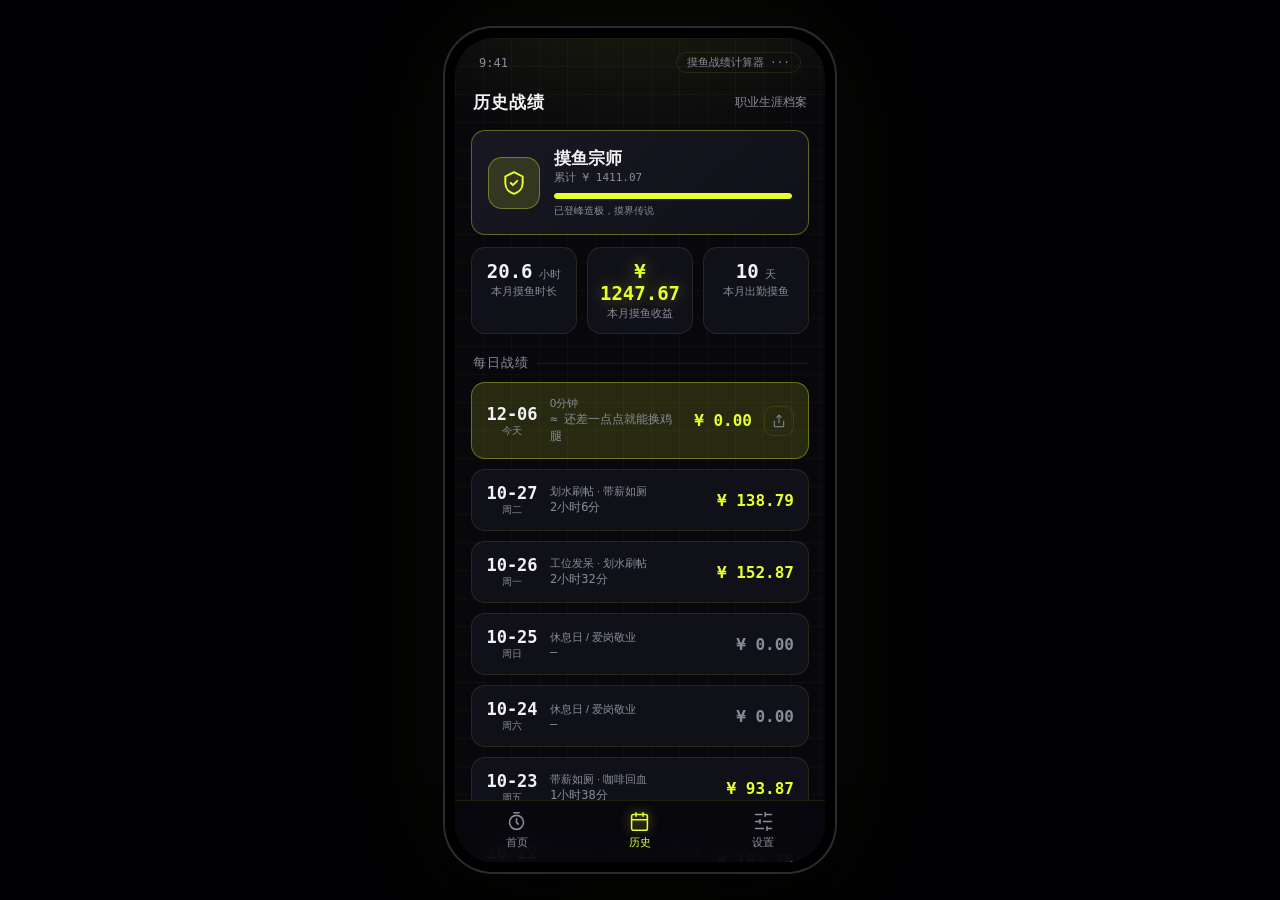
==== history.html @ a944435b "feat: 摸鱼战绩计算器可交互原型（首页/历史/设置/战报 4 页面）" ====
<!DOCTYPE html>
<html lang="zh-CN">
<head>
<meta charset="UTF-8">
<meta name="viewport" content="width=device-width, initial-scale=1.0, viewport-fit=cover">
<title>摸鱼战绩计算器 · 历史战绩</title>
<link rel="stylesheet" href="styles.css">
</head>
<body data-page="history">
<div class="stage"><div class="phone"><div class="screen">
  <main class="page">
    <div class="statusbar"><span>9:41</span><span class="capsule">摸鱼战绩计算器 ···</span></div>

    <div class="page-head rise"><h1>历史战绩</h1><span class="date">职业生涯档案</span></div>

    <!-- 等级卡 -->
    <div class="card level-card rise">
      <div class="lv-icon" id="lvIcon"></div>
      <div style="flex:1;min-width:0;">
        <div class="lv-name" id="lvName">摸鱼新手</div>
        <div class="lv-range" id="lvTotal">累计 ¥0.00</div>
        <div class="bar"><i id="lvBar" style="width:0%"></i></div>
        <div class="lv-next" id="lvNext"></div>
      </div>
    </div>

    <!-- 本月累计 -->
    <div class="stat-row rise">
      <div class="stat"><div class="s-v" id="mHours">0<small> 小时</small></div><div class="s-k">本月摸鱼时长</div></div>
      <div class="stat"><div class="s-v neon-text" id="mMoney">¥ 0.00</div><div class="s-k">本月摸鱼收益</div></div>
      <div class="stat"><div class="s-v" id="mDays">0<small> 天</small></div><div class="s-k">本月出勤摸鱼</div></div>
    </div>

    <div class="sec-title rise">每日战绩</div>
    <div id="dayList"></div>
  </main>

  <nav class="tabbar">
    <a class="tab" data-nav="home" href="index.html"><svg viewBox="0 0 24 24" fill="none" stroke="currentColor" stroke-linecap="round" stroke-linejoin="round"><circle cx="12" cy="13" r="8"/><path d="M12 9v4l2 2"/><path d="M9 2h6"/></svg><span>首页</span></a>
    <a class="tab" data-nav="history" href="history.html"><svg viewBox="0 0 24 24" fill="none" stroke="currentColor" stroke-linecap="round" stroke-linejoin="round"><rect width="18" height="18" x="3" y="4" rx="2"/><path d="M16 2v4"/><path d="M8 2v4"/><path d="M3 10h18"/></svg><span>历史</span></a>
    <a class="tab" data-nav="settings" href="settings.html"><svg viewBox="0 0 24 24" fill="none" stroke="currentColor" stroke-linecap="round" stroke-linejoin="round"><line x1="21" x2="14" y1="4" y2="4"/><line x1="10" x2="3" y1="4" y2="4"/><line x1="21" x2="12" y1="12" y2="12"/><line x1="8" x2="3" y1="12" y2="12"/><line x1="21" x2="16" y1="20" y2="20"/><line x1="12" x2="3" y1="20" y2="20"/><line x1="14" x2="14" y1="2" y2="6"/><line x1="8" x2="8" y1="10" y2="14"/><line x1="16" x2="16" y1="18" y2="22"/></svg><span>设置</span></a>
  </nav>
</div></div></div>
<script src="mock.js"></script>
<script src="app.js"></script>
</body>
</html>
---- styles.css ----
/* ============ 摸鱼战绩计算器 · 共享样式 ============ */
:root{
  --bg:#07070c; --surface:#101019; --surface2:#181822;
  --neon:#e8ff2b; --neon-dim:rgba(232,255,43,.14); --neon-border:rgba(232,255,43,.35);
  --line:rgba(232,255,43,.10);
  --text:#f2f2f5; --sub:#8b8b99;
  --danger:#ff5d5d; --success:#4ecdc4;
  --mono:"JetBrains Mono",Consolas,Menlo,monospace;
  --body:"PingFang SC","Microsoft YaHei",sans-serif;
}
*{margin:0;padding:0;box-sizing:border-box;-webkit-tap-highlight-color:transparent;}
html,body{height:100%;}
body{background:#020204;font-family:var(--body);color:var(--text);display:flex;align-items:center;justify-content:center;min-height:100vh;}

/* ---------- 手机壳（桌面端） ---------- */
.stage{display:flex;align-items:center;justify-content:center;padding:24px;}
.phone{width:390px;height:min(844px,94vh);background:#000;border-radius:48px;padding:10px;
  box-shadow:0 0 0 2px #2a2a33,0 30px 80px rgba(0,0,0,.8),0 0 120px rgba(232,255,43,.06);}
.screen{position:relative;width:100%;height:100%;background:var(--bg);border-radius:38px;overflow:hidden;display:flex;flex-direction:column;}
/* 网格纹理 + 荧光晕染 */
.screen::before{content:"";position:absolute;inset:0;pointer-events:none;z-index:0;
  background:
    radial-gradient(420px 300px at 50% -80px, rgba(232,255,43,.10), transparent 70%),
    linear-gradient(rgba(232,255,43,.03) 1px, transparent 1px),
    linear-gradient(90deg, rgba(232,255,43,.03) 1px, transparent 1px);
  background-size:auto,28px 28px,28px 28px;}
@media (max-width:480px){
  body{display:block;}
  .stage{padding:0;}
  .phone{width:100%;height:100vh;height:100dvh;border-radius:0;padding:0;box-shadow:none;}
  .screen{border-radius:0;}
}

/* ---------- 页面主体 ---------- */
.page{flex:1;overflow-y:auto;position:relative;z-index:1;padding:0 16px calc(84px + env(safe-area-inset-bottom));scrollbar-width:none;}
.page::-webkit-scrollbar{display:none;}

.statusbar{display:flex;justify-content:space-between;align-items:center;padding:14px 8px 4px;font-size:12px;color:var(--sub);font-family:var(--mono);}
.statusbar .capsule{border:1px solid var(--line);border-radius:99px;padding:2px 10px;font-size:11px;}

.page-head{display:flex;align-items:center;gap:10px;padding:14px 2px 16px;}
.page-head .back{width:34px;height:34px;border-radius:10px;border:1px solid var(--line);display:flex;align-items:center;justify-content:center;color:var(--text);text-decoration:none;background:var(--surface);}
.page-head h1{font-size:17px;letter-spacing:1px;}
.page-head .date{margin-left:auto;font-size:12px;color:var(--sub);font-family:var(--mono);}

/* ---------- 通用组件 ---------- */
.card{background:var(--surface);border:1px solid var(--line);border-radius:14px;padding:16px;}
.lbl{font-size:12px;color:var(--sub);}
.mono{font-family:var(--mono);font-variant-numeric:tabular-nums;}
.neon-text{color:var(--neon);text-shadow:0 0 18px rgba(232,255,43,.45);}

.btn-big{display:flex;align-items:center;justify-content:center;gap:10px;width:100%;height:64px;border:none;border-radius:20px;
  font-size:19px;font-weight:800;letter-spacing:4px;font-family:var(--body);cursor:pointer;transition:transform .12s ease, box-shadow .2s;}
.btn-big:active{transform:scale(.96);}
.btn-start{background:var(--neon);color:#0a0a0f;box-shadow:0 0 24px rgba(232,255,43,.28),0 8px 24px rgba(0,0,0,.4);}
.btn-stop{background:transparent;color:var(--danger);border:2px solid var(--danger);box-shadow:0 0 18px rgba(255,93,93,.15);}
.btn-ghost{display:flex;align-items:center;justify-content:center;gap:8px;width:100%;height:46px;border-radius:14px;margin-top:10px;
  background:transparent;border:1px dashed var(--neon-border);color:var(--neon);font-size:14px;font-weight:600;cursor:pointer;text-decoration:none;transition:background .15s;}
.btn-ghost:active{transform:scale(.97);}

/* 载入动效 */
@keyframes rise{from{opacity:0;transform:translateY(14px);}to{opacity:1;transform:none;}}
.rise{animation:rise .45s cubic-bezier(.2,.8,.2,1) both;}
.rise:nth-child(2){animation-delay:.06s}.rise:nth-child(3){animation-delay:.12s}
.rise:nth-child(4){animation-delay:.18s}.rise:nth-child(5){animation-delay:.24s}

/* ---------- 底部 Tabbar（冻结结构） ---------- */
.tabbar{position:absolute;left:0;right:0;bottom:0;z-index:10;display:flex;
  background:rgba(7,7,12,.92);backdrop-filter:blur(12px);border-top:1px solid var(--line);
  padding-bottom:env(safe-area-inset-bottom);}
.tab{flex:1;display:flex;flex-direction:column;align-items:center;gap:3px;padding:10px 0 12px;
  color:var(--sub);text-decoration:none;font-size:11px;transition:color .15s;}
.tab svg{width:21px;height:21px;stroke-width:1.8;}
.tab.active{color:var(--neon);}
.tab.active svg{filter:drop-shadow(0 0 6px rgba(232,255,43,.6));}

/* ---------- Toast ---------- */
.toast{position:absolute;top:18px;left:50%;transform:translateX(-50%) translateY(-80px);z-index:50;
  background:var(--neon);color:#0a0a0f;font-size:13px;font-weight:700;padding:10px 18px;border-radius:12px;
  box-shadow:0 8px 30px rgba(232,255,43,.3);transition:transform .3s cubic-bezier(.2,.8,.2,1);white-space:nowrap;max-width:88%;}
.toast.show{transform:translateX(-50%) translateY(0);}

/* ---------- 弹窗 ---------- */
.modal-mask{position:absolute;inset:0;z-index:40;background:rgba(2,2,4,.7);backdrop-filter:blur(4px);
  display:none;align-items:center;justify-content:center;padding:24px;}
.modal-mask.show{display:flex;}
.modal{background:var(--surface2);border:1px solid var(--neon-border);border-radius:20px;padding:24px 20px;width:100%;text-align:center;
  box-shadow:0 0 60px rgba(232,255,43,.12);animation:rise .3s both;}
.modal h3{font-size:15px;color:var(--sub);font-weight:500;letter-spacing:2px;}
.modal .m-time{font-family:var(--mono);font-size:34px;font-weight:800;margin:8px 0 2px;}
.modal .m-money{font-family:var(--mono);font-size:24px;font-weight:800;margin-bottom:10px;}
.modal .m-quip{font-size:13px;color:var(--sub);border-top:1px dashed var(--line);padding-top:12px;margin:12px 0 16px;line-height:1.7;}
.modal .m-actions{display:flex;gap:10px;}
.modal .m-actions .btn-big{height:50px;font-size:15px;letter-spacing:2px;flex:1;border-radius:14px;text-decoration:none;}
.modal .m-actions .secondary{background:var(--surface);color:var(--text);border:1px solid var(--line);box-shadow:none;}

/* ============ 首页 ============ */
.today-panel{position:relative;text-align:center;padding:22px 16px 20px;overflow:hidden;}
.today-panel::after{content:"";position:absolute;top:-40px;right:-40px;width:140px;height:140px;border-radius:50%;
  background:radial-gradient(circle,rgba(232,255,43,.14),transparent 70%);pointer-events:none;}
.today-panel .t-lbl{display:flex;justify-content:center;gap:6px;align-items:center;}
.live-dot{width:7px;height:7px;border-radius:50%;background:var(--sub);}
.live-dot.on{background:var(--neon);box-shadow:0 0 8px var(--neon);animation:blink 1s infinite;}
@keyframes blink{50%{opacity:.3;}}
.t-time{font-family:var(--mono);font-size:40px;font-weight:800;letter-spacing:2px;margin:6px 0 2px;font-variant-numeric:tabular-nums;}
.t-money{font-family:var(--mono);font-size:28px;font-weight:800;font-variant-numeric:tabular-nums;}
.t-eq{margin-top:8px;font-size:12px;color:var(--sub);}
.t-eq b{color:var(--success);font-weight:600;}
.session-tag{display:inline-flex;align-items:center;gap:6px;margin-top:10px;background:var(--neon-dim);border:1px solid var(--neon-border);
  color:var(--neon);font-size:11px;padding:4px 12px;border-radius:99px;}

.sec-title{display:flex;align-items:center;gap:8px;font-size:13px;color:var(--sub);margin:20px 2px 10px;letter-spacing:1px;}
.sec-title::after{content:"";flex:1;height:1px;background:var(--line);}

.type-grid{display:grid;grid-template-columns:1fr 1fr;gap:10px;}
.type-card{position:relative;background:var(--surface);border:1.5px solid var(--line);border-radius:14px;padding:14px 12px;cursor:pointer;transition:all .15s;}
.type-card:active{transform:scale(.97);}
.type-card.on{border-color:var(--neon);background:var(--neon-dim);box-shadow:0 0 16px rgba(232,255,43,.12);}
.type-card .t-name{font-size:15px;font-weight:700;display:flex;align-items:center;gap:6px;}
.type-card .t-name svg{width:16px;height:16px;color:var(--neon);}
.type-card .t-desc{font-size:11px;color:var(--sub);margin-top:4px;line-height:1.5;}
.type-card .t-coef{position:absolute;top:8px;right:10px;font-family:var(--mono);font-size:11px;color:var(--neon);opacity:.9;}
.type-card.locked{opacity:.55;pointer-events:none;}

.home-actions{margin-top:20px;}
.home-tip{margin-top:12px;text-align:center;font-size:11px;color:var(--sub);}

.setup-banner{display:flex;align-items:center;gap:10px;background:var(--neon-dim);border:1px solid var(--neon-border);
  border-radius:14px;padding:12px 14px;font-size:13px;color:var(--neon);text-decoration:none;margin-bottom:14px;}

/* ============ 设置页 ============ */
.field{margin-bottom:14px;}
.field .f-lbl{font-size:13px;color:var(--sub);margin-bottom:8px;display:flex;justify-content:space-between;}
.field .f-lbl .req{color:var(--neon);}
.input-wrap{display:flex;align-items:center;background:var(--surface2);border:1.5px solid var(--line);border-radius:14px;padding:0 14px;transition:border .15s;}
.input-wrap:focus-within{border-color:var(--neon);box-shadow:0 0 12px rgba(232,255,43,.1);}
.input-wrap input{flex:1;background:none;border:none;outline:none;color:var(--text);font-family:var(--mono);font-size:20px;font-weight:700;padding:14px 0;}
.input-wrap .unit{color:var(--sub);font-size:13px;}
.seg{display:flex;background:var(--surface2);border:1px solid var(--line);border-radius:14px;padding:4px;gap:4px;}
.seg button{flex:1;border:none;background:transparent;color:var(--sub);font-size:13px;font-weight:600;padding:10px 0;border-radius:10px;cursor:pointer;font-family:var(--body);transition:all .15s;}
.seg button.on{background:var(--neon);color:#0a0a0f;box-shadow:0 0 12px rgba(232,255,43,.25);}
.seg .s-sub{display:block;font-size:10px;font-weight:400;opacity:.7;margin-top:2px;}
.rate-card{text-align:center;padding:20px 16px;background:linear-gradient(160deg,var(--surface2),var(--surface));border:1px solid var(--neon-border);}
.rate-card .r-main{font-family:var(--mono);font-size:32px;font-weight:800;margin:4px 0;}
.rate-card .r-sub{font-size:12px;color:var(--sub);}
.rate-card .r-sub b{color:var(--success);}
.privacy{display:flex;gap:8px;align-items:flex-start;font-size:11px;color:var(--sub);line-height:1.6;margin-top:14px;padding:0 2px;}
.privacy svg{width:14px;height:14px;flex-shrink:0;margin-top:2px;color:var(--neon);}

/* ============ 历史页 ============ */
.level-card{display:flex;align-items:center;gap:14px;background:linear-gradient(140deg,var(--surface2),var(--surface));border:1px solid var(--neon-border);}
.level-card .lv-icon{width:52px;height:52px;border-radius:14px;background:var(--neon-dim);border:1px solid var(--neon-border);
  display:flex;align-items:center;justify-content:center;color:var(--neon);flex-shrink:0;}
.level-card .lv-icon svg{width:26px;height:26px;}
.level-card .lv-name{font-size:17px;font-weight:800;}
.level-card .lv-range{font-size:11px;color:var(--sub);font-family:var(--mono);}
.level-card .bar{height:6px;background:rgba(255,255,255,.08);border-radius:99px;margin-top:8px;overflow:hidden;}
.level-card .bar i{display:block;height:100%;background:var(--neon);border-radius:99px;box-shadow:0 0 8px rgba(232,255,43,.5);}
.level-card .lv-next{font-size:10px;color:var(--sub);margin-top:5px;}

.stat-row{display:grid;grid-template-columns:repeat(3,1fr);gap:10px;margin-top:12px;}
.stat{background:var(--surface);border:1px solid var(--line);border-radius:14px;padding:12px 8px;text-align:center;}
.stat .s-v{font-family:var(--mono);font-size:19px;font-weight:800;}
.stat .s-v small{font-size:11px;font-weight:400;color:var(--sub);}
.stat .s-k{font-size:11px;color:var(--sub);margin-top:2px;}

.day-item{display:flex;align-items:center;gap:12px;background:var(--surface);border:1px solid var(--line);border-radius:14px;padding:13px 14px;margin-bottom:10px;}
.day-item .d-date{flex-shrink:0;width:52px;text-align:center;}
.day-item .d-date .dd{font-family:var(--mono);font-size:17px;font-weight:800;}
.day-item .d-date .dw{font-size:10px;color:var(--sub);}
.day-item .d-info{flex:1;min-width:0;}
.day-item .d-types{font-size:11px;color:var(--sub);white-space:nowrap;overflow:hidden;text-overflow:ellipsis;}
.day-item .d-dur{font-size:12px;color:var(--sub);font-family:var(--mono);}
.day-item .d-money{font-family:var(--mono);font-size:16px;font-weight:800;color:var(--neon);flex-shrink:0;}
.day-item.today{border-color:var(--neon-border);background:var(--neon-dim);}
.day-item .d-share{flex-shrink:0;width:30px;height:30px;border-radius:9px;border:1px solid var(--line);background:none;color:var(--sub);
  display:flex;align-items:center;justify-content:center;cursor:pointer;text-decoration:none;}
.day-item .d-share svg{width:14px;height:14px;}
.empty{text-align:center;padding:48px 0;color:var(--sub);font-size:13px;}

/* ============ 战报页 ============ */
.report-card{position:relative;border-radius:20px;padding:26px 20px 20px;text-align:center;overflow:hidden;
  background:linear-gradient(165deg,#14141f 0%,#0b0b12 60%,#101008 100%);
  border:1.5px solid var(--neon-border);box-shadow:0 0 40px rgba(232,255,43,.10),inset 0 0 60px rgba(232,255,43,.03);}
.report-card::before{content:"";position:absolute;inset:0;pointer-events:none;
  background:linear-gradient(rgba(232,255,43,.04) 1px,transparent 1px);background-size:100% 24px;}
.report-card .rc-brand{font-size:11px;letter-spacing:4px;color:var(--sub);}
.report-card .rc-date{font-family:var(--mono);font-size:12px;color:var(--sub);margin-top:4px;}
.report-card .rc-money{font-family:var(--mono);font-size:52px;font-weight:800;line-height:1.1;margin:14px 0 2px;
  color:var(--neon);text-shadow:0 0 30px rgba(232,255,43,.5);}
.report-card .rc-money small{font-size:20px;}
.report-card .rc-dur{font-family:var(--mono);font-size:14px;color:var(--text);}
.report-card .rc-eq{margin-top:10px;font-size:13px;color:var(--success);}
.report-card .rc-quip{margin:16px auto 0;max-width:270px;font-size:14px;line-height:1.8;color:var(--text);
  border-top:1px dashed var(--line);padding-top:14px;}
.report-card .rc-level{display:inline-flex;align-items:center;gap:6px;margin-top:14px;background:var(--neon);color:#0a0a0f;
  font-size:12px;font-weight:800;padding:5px 14px;border-radius:99px;box-shadow:0 0 16px rgba(232,255,43,.35);}
.report-card .rc-foot{margin-top:16px;font-size:10px;color:var(--sub);letter-spacing:1px;}
.report-actions{margin-top:16px;display:flex;flex-direction:column;gap:10px;}
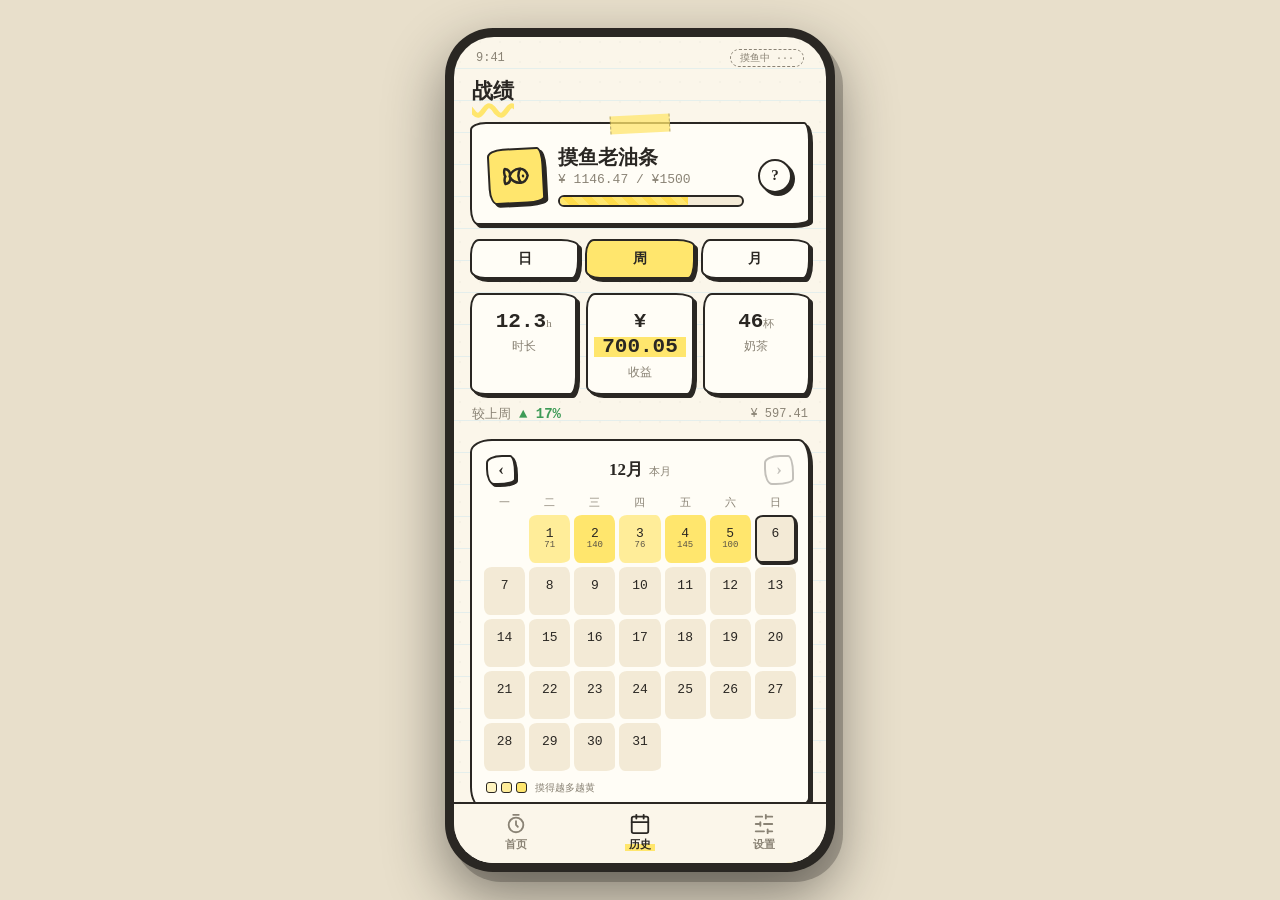
==== commit 075255c3: "refactor: 整体替换为咸鱼涂鸦手绘风，新增暂停/日历/环比/等级说明/历史战报/价目表" ====
--- a/history.html
+++ b/history.html
@@ -3,37 +3,68 @@
 <head>
 <meta charset="UTF-8">
 <meta name="viewport" content="width=device-width, initial-scale=1.0, viewport-fit=cover">
-<title>摸鱼战绩计算器 · 历史战绩</title>
+<title>历史战绩 · 摸鱼战绩计算器</title>
 <link rel="stylesheet" href="styles.css">
 </head>
 <body data-page="history">
 <div class="stage"><div class="phone"><div class="screen">
   <main class="page">
-    <div class="statusbar"><span>9:41</span><span class="capsule">摸鱼战绩计算器 ···</span></div>
+    <div class="statusbar"><span>9:41</span><span class="capsule">摸鱼中 ···</span></div>
 
-    <div class="page-head rise"><h1>历史战绩</h1><span class="date">职业生涯档案</span></div>
+    <div class="page-head rise"><h1>战绩</h1></div>
 
-    <!-- 等级卡 -->
     <div class="card level-card rise">
+      <div class="tape"></div>
       <div class="lv-icon" id="lvIcon"></div>
       <div style="flex:1;min-width:0;">
         <div class="lv-name" id="lvName">摸鱼新手</div>
-        <div class="lv-range" id="lvTotal">累计 ¥0.00</div>
+        <div class="lv-range" id="lvTotal">¥0 / ¥10</div>
         <div class="bar"><i id="lvBar" style="width:0%"></i></div>
-        <div class="lv-next" id="lvNext"></div>
+      </div>
+      <button class="lv-info" id="btnLvInfo" title="等级说明">?</button>
+    </div>
+
+    <!-- 日 / 周 / 月 -->
+    <div class="seg seg-sm range-seg rise" id="rangeSeg">
+      <button data-range="day">日</button>
+      <button data-range="week">周</button>
+      <button data-range="month">月</button>
+    </div>
+
+    <div class="stat-row rise">
+      <div class="stat"><div class="s-v" id="mHours">0<small>h</small></div><div class="s-k">时长</div></div>
+      <div class="stat"><div class="s-v hi" id="mMoney">¥0</div><div class="s-k">收益</div></div>
+      <div class="stat"><div class="s-v" id="mCups">0<small>杯</small></div><div class="s-k">奶茶</div></div>
+    </div>
+
+    <div class="cmp rise" id="cmpLine"></div>
+
+    <!-- 月历 -->
+    <div class="cal rise">
+      <div class="cal-head">
+        <button class="cal-nav" id="calPrev" aria-label="上个月">‹</button>
+        <div class="cal-title" id="calTitle">10月<small>本月</small></div>
+        <button class="cal-nav" id="calNext" aria-label="下个月" disabled>›</button>
+      </div>
+      <div class="cal-week"><span>一</span><span>二</span><span>三</span><span>四</span><span>五</span><span>六</span><span>日</span></div>
+      <div class="cal-grid" id="calGrid"></div>
+      <div class="cal-legend"><i class="lg1"></i><i class="lg2"></i><i class="lg3"></i><span>摸得越多越黄</span></div>
+    </div>
+
+    <div class="card cal-detail rise" id="calDetail"></div>
+  </main>
+
+  <!-- 等级说明 -->
+  <div class="modal-mask" id="lvModal">
+    <div class="modal modal-wide">
+      <div class="tape"></div>
+      <h3>等级说明</h3>
+      <div class="lv-list" id="lvList"></div>
+      <div class="m-actions" style="margin-top:14px;">
+        <button class="btn-big secondary" id="lvClose">知道了</button>
       </div>
     </div>
-
-    <!-- 本月累计 -->
-    <div class="stat-row rise">
-      <div class="stat"><div class="s-v" id="mHours">0<small> 小时</small></div><div class="s-k">本月摸鱼时长</div></div>
-      <div class="stat"><div class="s-v neon-text" id="mMoney">¥ 0.00</div><div class="s-k">本月摸鱼收益</div></div>
-      <div class="stat"><div class="s-v" id="mDays">0<small> 天</small></div><div class="s-k">本月出勤摸鱼</div></div>
-    </div>
-
-    <div class="sec-title rise">每日战绩</div>
-    <div id="dayList"></div>
-  </main>
+  </div>
 
   <nav class="tabbar">
     <a class="tab" data-nav="home" href="index.html"><svg viewBox="0 0 24 24" fill="none" stroke="currentColor" stroke-linecap="round" stroke-linejoin="round"><circle cx="12" cy="13" r="8"/><path d="M12 9v4l2 2"/><path d="M9 2h6"/></svg><span>首页</span></a>
--- a/styles.css
+++ b/styles.css
@@ -1,199 +1,303 @@
-/* ============ 摸鱼战绩计算器 · 共享样式 ============ */
+/* ============================================================
+ * 咸鱼涂鸦 · 游戏面板版
+ * 原则：大字优先、少字、可点区域大、像游戏 HUD
+ * ============================================================ */
 :root{
-  --bg:#07070c; --surface:#101019; --surface2:#181822;
-  --neon:#e8ff2b; --neon-dim:rgba(232,255,43,.14); --neon-border:rgba(232,255,43,.35);
-  --line:rgba(232,255,43,.10);
-  --text:#f2f2f5; --sub:#8b8b99;
-  --danger:#ff5d5d; --success:#4ecdc4;
-  --mono:"JetBrains Mono",Consolas,Menlo,monospace;
-  --body:"PingFang SC","Microsoft YaHei",sans-serif;
+  --paper:#FBF6EA; --paper2:#F3EAD6; --card:#FFFDF6;
+  --ink:#2A2723; --ink-soft:#8A8375;
+  --hi:#FFE66D; --sea:#8FD3F4; --coral:#FF6B5B; --mint:#7BC47F;
+  --doodle:"Chalkboard SE","Comic Sans MS","STKaiti","KaiTi","楷体",cursive;
+  --body:"PingFang SC","Microsoft YaHei","Hiragino Sans GB",sans-serif;
+  --marker:"Comic Sans MS","Chalkboard SE","Marker Felt","Courier New",monospace;
+  --r1:16px 6px 18px 8px / 8px 18px 6px 16px;
+  --r2:9px 18px 7px 15px / 15px 7px 18px 9px;
+  --r3:22px 11px 24px 13px / 13px 24px 11px 22px;
+  --hard:4px 4px 0 var(--ink);
+  --hard-sm:3px 3px 0 var(--ink);
 }
 *{margin:0;padding:0;box-sizing:border-box;-webkit-tap-highlight-color:transparent;}
 html,body{height:100%;}
-body{background:#020204;font-family:var(--body);color:var(--text);display:flex;align-items:center;justify-content:center;min-height:100vh;}
-
-/* ---------- 手机壳（桌面端） ---------- */
+body{background:#E8DFCB;font-family:var(--body);color:var(--ink);display:flex;align-items:center;justify-content:center;min-height:100vh;}
+
 .stage{display:flex;align-items:center;justify-content:center;padding:24px;}
-.phone{width:390px;height:min(844px,94vh);background:#000;border-radius:48px;padding:10px;
-  box-shadow:0 0 0 2px #2a2a33,0 30px 80px rgba(0,0,0,.8),0 0 120px rgba(232,255,43,.06);}
-.screen{position:relative;width:100%;height:100%;background:var(--bg);border-radius:38px;overflow:hidden;display:flex;flex-direction:column;}
-/* 网格纹理 + 荧光晕染 */
-.screen::before{content:"";position:absolute;inset:0;pointer-events:none;z-index:0;
+.phone{width:390px;height:min(844px,94vh);background:var(--ink);border-radius:48px;padding:9px;
+  box-shadow:8px 10px 0 rgba(42,39,35,.28),0 24px 60px rgba(0,0,0,.45);}
+.screen{position:relative;width:100%;height:100%;background:var(--paper);border-radius:40px;overflow:hidden;display:flex;flex-direction:column;}
+.screen::before{content:"";position:absolute;inset:0;z-index:0;pointer-events:none;opacity:.5;
   background:
-    radial-gradient(420px 300px at 50% -80px, rgba(232,255,43,.10), transparent 70%),
-    linear-gradient(rgba(232,255,43,.03) 1px, transparent 1px),
-    linear-gradient(90deg, rgba(232,255,43,.03) 1px, transparent 1px);
-  background-size:auto,28px 28px,28px 28px;}
+    repeating-linear-gradient(180deg,transparent 0 31px,rgba(143,211,244,.4) 31px 32px),
+    radial-gradient(circle at 6px 5px,rgba(42,39,35,.05) 1px,transparent 1.1px);
+  background-size:auto,20px 20px;}
 @media (max-width:480px){
-  body{display:block;}
-  .stage{padding:0;}
+  body{display:block;} .stage{padding:0;}
   .phone{width:100%;height:100vh;height:100dvh;border-radius:0;padding:0;box-shadow:none;}
   .screen{border-radius:0;}
 }
 
-/* ---------- 页面主体 ---------- */
 .page{flex:1;overflow-y:auto;position:relative;z-index:1;padding:0 16px calc(84px + env(safe-area-inset-bottom));scrollbar-width:none;}
 .page::-webkit-scrollbar{display:none;}
 
-.statusbar{display:flex;justify-content:space-between;align-items:center;padding:14px 8px 4px;font-size:12px;color:var(--sub);font-family:var(--mono);}
-.statusbar .capsule{border:1px solid var(--line);border-radius:99px;padding:2px 10px;font-size:11px;}
-
-.page-head{display:flex;align-items:center;gap:10px;padding:14px 2px 16px;}
-.page-head .back{width:34px;height:34px;border-radius:10px;border:1px solid var(--line);display:flex;align-items:center;justify-content:center;color:var(--text);text-decoration:none;background:var(--surface);}
-.page-head h1{font-size:17px;letter-spacing:1px;}
-.page-head .date{margin-left:auto;font-size:12px;color:var(--sub);font-family:var(--mono);}
-
-/* ---------- 通用组件 ---------- */
-.card{background:var(--surface);border:1px solid var(--line);border-radius:14px;padding:16px;}
-.lbl{font-size:12px;color:var(--sub);}
-.mono{font-family:var(--mono);font-variant-numeric:tabular-nums;}
-.neon-text{color:var(--neon);text-shadow:0 0 18px rgba(232,255,43,.45);}
-
-.btn-big{display:flex;align-items:center;justify-content:center;gap:10px;width:100%;height:64px;border:none;border-radius:20px;
-  font-size:19px;font-weight:800;letter-spacing:4px;font-family:var(--body);cursor:pointer;transition:transform .12s ease, box-shadow .2s;}
-.btn-big:active{transform:scale(.96);}
-.btn-start{background:var(--neon);color:#0a0a0f;box-shadow:0 0 24px rgba(232,255,43,.28),0 8px 24px rgba(0,0,0,.4);}
-.btn-stop{background:transparent;color:var(--danger);border:2px solid var(--danger);box-shadow:0 0 18px rgba(255,93,93,.15);}
-.btn-ghost{display:flex;align-items:center;justify-content:center;gap:8px;width:100%;height:46px;border-radius:14px;margin-top:10px;
-  background:transparent;border:1px dashed var(--neon-border);color:var(--neon);font-size:14px;font-weight:600;cursor:pointer;text-decoration:none;transition:background .15s;}
-.btn-ghost:active{transform:scale(.97);}
-
-/* 载入动效 */
-@keyframes rise{from{opacity:0;transform:translateY(14px);}to{opacity:1;transform:none;}}
-.rise{animation:rise .45s cubic-bezier(.2,.8,.2,1) both;}
-.rise:nth-child(2){animation-delay:.06s}.rise:nth-child(3){animation-delay:.12s}
-.rise:nth-child(4){animation-delay:.18s}.rise:nth-child(5){animation-delay:.24s}
-
-/* ---------- 底部 Tabbar（冻结结构） ---------- */
-.tabbar{position:absolute;left:0;right:0;bottom:0;z-index:10;display:flex;
-  background:rgba(7,7,12,.92);backdrop-filter:blur(12px);border-top:1px solid var(--line);
-  padding-bottom:env(safe-area-inset-bottom);}
-.tab{flex:1;display:flex;flex-direction:column;align-items:center;gap:3px;padding:10px 0 12px;
-  color:var(--sub);text-decoration:none;font-size:11px;transition:color .15s;}
-.tab svg{width:21px;height:21px;stroke-width:1.8;}
-.tab.active{color:var(--neon);}
-.tab.active svg{filter:drop-shadow(0 0 6px rgba(232,255,43,.6));}
-
-/* ---------- Toast ---------- */
-.toast{position:absolute;top:18px;left:50%;transform:translateX(-50%) translateY(-80px);z-index:50;
-  background:var(--neon);color:#0a0a0f;font-size:13px;font-weight:700;padding:10px 18px;border-radius:12px;
-  box-shadow:0 8px 30px rgba(232,255,43,.3);transition:transform .3s cubic-bezier(.2,.8,.2,1);white-space:nowrap;max-width:88%;}
-.toast.show{transform:translateX(-50%) translateY(0);}
-
-/* ---------- 弹窗 ---------- */
-.modal-mask{position:absolute;inset:0;z-index:40;background:rgba(2,2,4,.7);backdrop-filter:blur(4px);
-  display:none;align-items:center;justify-content:center;padding:24px;}
+/* 顶部：只留时间 */
+.statusbar{display:flex;justify-content:space-between;align-items:center;padding:12px 6px 2px;
+  font-size:12px;color:var(--ink-soft);font-family:var(--marker);}
+.statusbar .capsule{border:1.5px dashed var(--ink-soft);border-radius:99px;padding:1px 9px;font-size:10px;}
+
+.page-head{display:flex;align-items:center;gap:10px;padding:10px 2px 12px;}
+.page-head h1{font-family:var(--doodle);font-size:21px;font-weight:700;line-height:1.2;
+  text-decoration:underline;text-decoration-style:wavy;text-decoration-color:var(--hi);text-decoration-thickness:5px;text-underline-offset:6px;}
+.page-head .date{margin-left:auto;font-size:11px;color:var(--ink-soft);font-family:var(--doodle);}
+.page-head .back{width:36px;height:36px;border-radius:var(--r1);border:2.5px solid var(--ink);background:var(--card);
+  display:flex;align-items:center;justify-content:center;color:var(--ink);text-decoration:none;box-shadow:var(--hard-sm);}
+.page-head .back:active{transform:translate(2px,2px);box-shadow:none;}
+
+.card{position:relative;background:var(--card);border:2.5px solid var(--ink);border-radius:var(--r1);padding:16px;box-shadow:var(--hard-sm);}
+.tape{position:absolute;top:-9px;left:50%;width:60px;height:18px;transform:translateX(-50%) rotate(-3deg);
+  background:rgba(255,230,109,.75);border-left:1px dashed rgba(42,39,35,.35);border-right:1px dashed rgba(42,39,35,.35);}
+.mono{font-family:var(--marker);font-variant-numeric:tabular-nums;}
+
+@keyframes pop{0%{opacity:0;transform:translateY(12px) rotate(-1.5deg) scale(.97);}100%{opacity:1;transform:none;}}
+.rise{animation:pop .42s cubic-bezier(.34,1.5,.5,1) both;}
+.rise:nth-child(2){animation-delay:.05s}.rise:nth-child(3){animation-delay:.1s}
+.rise:nth-child(4){animation-delay:.15s}.rise:nth-child(5){animation-delay:.2s}
+
+/* ---------- 按钮 ---------- */
+.btn-big{display:flex;align-items:center;justify-content:center;gap:9px;width:100%;height:66px;
+  border:3px solid var(--ink);border-radius:var(--r3);font-family:var(--doodle);font-size:21px;font-weight:700;letter-spacing:2px;
+  cursor:pointer;box-shadow:var(--hard);transition:transform .1s,box-shadow .1s;}
+.btn-big:active{transform:translate(3px,3px);box-shadow:none;}
+.btn-start{background:var(--hi);color:var(--ink);}
+.btn-stop{background:var(--coral);color:#fff;}
+.btn-ghost{display:flex;align-items:center;justify-content:center;gap:8px;width:100%;height:48px;margin-top:10px;
+  background:var(--card);border:2.5px dashed var(--ink);border-radius:var(--r2);color:var(--ink);font-family:var(--doodle);
+  font-size:15px;font-weight:700;cursor:pointer;text-decoration:none;box-shadow:var(--hard-sm);transition:transform .1s,box-shadow .1s;}
+.btn-ghost:active{transform:translate(2px,2px);box-shadow:none;}
+
+/* ---------- Tabbar ---------- */
+.tabbar{position:absolute;left:0;right:0;bottom:0;z-index:10;display:flex;background:var(--paper);
+  border-top:2.5px solid var(--ink);padding-bottom:env(safe-area-inset-bottom);}
+.tab{flex:1;display:flex;flex-direction:column;align-items:center;gap:2px;padding:9px 0 11px;
+  color:var(--ink-soft);text-decoration:none;font-size:11px;font-family:var(--doodle);font-weight:700;}
+.tab svg{width:22px;height:22px;stroke-width:2;}
+.tab.active{color:var(--ink);}
+.tab.active span{background:linear-gradient(transparent 48%,var(--hi) 48% 92%,transparent 92%);padding:0 4px;}
+
+/* ---------- Toast / 弹窗 ---------- */
+.toast{position:absolute;top:20px;left:50%;transform:translateX(-50%) translateY(-90px) rotate(-2deg);z-index:50;
+  background:var(--hi);border:2.5px solid var(--ink);color:var(--ink);font-family:var(--doodle);font-size:13px;font-weight:700;
+  padding:9px 16px;border-radius:var(--r2);box-shadow:var(--hard-sm);transition:transform .32s cubic-bezier(.34,1.5,.5,1);
+  white-space:nowrap;max-width:90%;}
+.toast.show{transform:translateX(-50%) translateY(0) rotate(-2deg);}
+
+.modal-mask{position:absolute;inset:0;z-index:40;background:rgba(42,39,35,.45);display:none;align-items:center;justify-content:center;padding:22px;}
 .modal-mask.show{display:flex;}
-.modal{background:var(--surface2);border:1px solid var(--neon-border);border-radius:20px;padding:24px 20px;width:100%;text-align:center;
-  box-shadow:0 0 60px rgba(232,255,43,.12);animation:rise .3s both;}
-.modal h3{font-size:15px;color:var(--sub);font-weight:500;letter-spacing:2px;}
-.modal .m-time{font-family:var(--mono);font-size:34px;font-weight:800;margin:8px 0 2px;}
-.modal .m-money{font-family:var(--mono);font-size:24px;font-weight:800;margin-bottom:10px;}
-.modal .m-quip{font-size:13px;color:var(--sub);border-top:1px dashed var(--line);padding-top:12px;margin:12px 0 16px;line-height:1.7;}
+.modal{position:relative;background:var(--card);border:3px solid var(--ink);border-radius:var(--r3);padding:28px 18px 18px;
+  width:100%;text-align:center;box-shadow:var(--hard);animation:pop .3s cubic-bezier(.34,1.5,.5,1) both;}
+.modal h3{font-family:var(--doodle);font-size:20px;letter-spacing:2px;}
+.modal .m-time{font-family:var(--marker);font-size:30px;margin:6px 0 2px;color:var(--ink-soft);}
+.modal .m-money{display:inline-block;font-family:var(--marker);font-size:44px;font-weight:700;padding:0 10px;margin-bottom:6px;
+  background:linear-gradient(transparent 52%,var(--hi) 52% 96%,transparent 96%);}
+.modal .m-quip{font-family:var(--doodle);font-size:14px;line-height:1.7;padding:12px 0 16px;}
 .modal .m-actions{display:flex;gap:10px;}
-.modal .m-actions .btn-big{height:50px;font-size:15px;letter-spacing:2px;flex:1;border-radius:14px;text-decoration:none;}
-.modal .m-actions .secondary{background:var(--surface);color:var(--text);border:1px solid var(--line);box-shadow:none;}
-
-/* ============ 首页 ============ */
-.today-panel{position:relative;text-align:center;padding:22px 16px 20px;overflow:hidden;}
-.today-panel::after{content:"";position:absolute;top:-40px;right:-40px;width:140px;height:140px;border-radius:50%;
-  background:radial-gradient(circle,rgba(232,255,43,.14),transparent 70%);pointer-events:none;}
-.today-panel .t-lbl{display:flex;justify-content:center;gap:6px;align-items:center;}
-.live-dot{width:7px;height:7px;border-radius:50%;background:var(--sub);}
-.live-dot.on{background:var(--neon);box-shadow:0 0 8px var(--neon);animation:blink 1s infinite;}
-@keyframes blink{50%{opacity:.3;}}
-.t-time{font-family:var(--mono);font-size:40px;font-weight:800;letter-spacing:2px;margin:6px 0 2px;font-variant-numeric:tabular-nums;}
-.t-money{font-family:var(--mono);font-size:28px;font-weight:800;font-variant-numeric:tabular-nums;}
-.t-eq{margin-top:8px;font-size:12px;color:var(--sub);}
-.t-eq b{color:var(--success);font-weight:600;}
-.session-tag{display:inline-flex;align-items:center;gap:6px;margin-top:10px;background:var(--neon-dim);border:1px solid var(--neon-border);
-  color:var(--neon);font-size:11px;padding:4px 12px;border-radius:99px;}
-
-.sec-title{display:flex;align-items:center;gap:8px;font-size:13px;color:var(--sub);margin:20px 2px 10px;letter-spacing:1px;}
-.sec-title::after{content:"";flex:1;height:1px;background:var(--line);}
-
-.type-grid{display:grid;grid-template-columns:1fr 1fr;gap:10px;}
-.type-card{position:relative;background:var(--surface);border:1.5px solid var(--line);border-radius:14px;padding:14px 12px;cursor:pointer;transition:all .15s;}
-.type-card:active{transform:scale(.97);}
-.type-card.on{border-color:var(--neon);background:var(--neon-dim);box-shadow:0 0 16px rgba(232,255,43,.12);}
-.type-card .t-name{font-size:15px;font-weight:700;display:flex;align-items:center;gap:6px;}
-.type-card .t-name svg{width:16px;height:16px;color:var(--neon);}
-.type-card .t-desc{font-size:11px;color:var(--sub);margin-top:4px;line-height:1.5;}
-.type-card .t-coef{position:absolute;top:8px;right:10px;font-family:var(--mono);font-size:11px;color:var(--neon);opacity:.9;}
-.type-card.locked{opacity:.55;pointer-events:none;}
-
-.home-actions{margin-top:20px;}
-.home-tip{margin-top:12px;text-align:center;font-size:11px;color:var(--sub);}
-
-.setup-banner{display:flex;align-items:center;gap:10px;background:var(--neon-dim);border:1px solid var(--neon-border);
-  border-radius:14px;padding:12px 14px;font-size:13px;color:var(--neon);text-decoration:none;margin-bottom:14px;}
-
-/* ============ 设置页 ============ */
+.modal .m-actions .btn-big{height:52px;font-size:16px;letter-spacing:1px;flex:1;border-width:2.5px;text-decoration:none;}
+.modal .m-actions .secondary{background:var(--card);color:var(--ink);}
+
+/* ---------- 首页 HUD ---------- */
+.hud{display:flex;align-items:center;gap:8px;margin-top:4px;}
+.lv-chip{display:flex;align-items:center;gap:7px;background:var(--hi);border:2.5px solid var(--ink);border-radius:99px;
+  padding:5px 13px 5px 9px;box-shadow:var(--hard-sm);font-family:var(--doodle);font-size:14px;font-weight:700;}
+.lv-chip svg{width:18px;height:18px;stroke-width:2.2;}
+.streak{margin-left:auto;display:flex;align-items:center;gap:4px;font-family:var(--marker);font-size:14px;font-weight:700;}
+.streak svg{width:17px;height:17px;color:var(--coral);fill:var(--coral);}
+.xp{height:12px;margin:8px 0 0;background:var(--paper2);border:2.5px solid var(--ink);border-radius:99px;overflow:hidden;}
+.xp i{display:block;height:100%;background:repeating-linear-gradient(45deg,var(--hi) 0 7px,#FFDC4A 7px 14px);transition:width .5s;}
+
+/* 主数值区 */
+.hero{position:relative;text-align:center;padding:18px 10px 14px;margin-top:14px;
+  background:var(--card);border:2.5px solid var(--ink);border-radius:var(--r3);box-shadow:var(--hard);}
+.hero .dot-row{display:flex;align-items:center;justify-content:center;gap:6px;height:14px;}
+.live-dot{width:9px;height:9px;border-radius:50%;background:var(--ink-soft);border:1.5px solid var(--ink);}
+.live-dot.on{background:var(--coral);animation:blink 1.1s infinite;}
+@keyframes blink{50%{opacity:.25;}}
+.hero .t-lbl{font-family:var(--doodle);font-size:13px;color:var(--ink-soft);}
+.hero .time{font-family:var(--marker);font-size:52px;font-weight:700;line-height:1.15;letter-spacing:1px;font-variant-numeric:tabular-nums;}
+.hero .money{display:inline-block;font-family:var(--marker);font-size:34px;font-weight:700;padding:2px 10px;
+  background:linear-gradient(transparent 50%,var(--hi) 50% 95%,transparent 95%);font-variant-numeric:tabular-nums;}
+.hero .eq{margin-top:6px;font-family:var(--doodle);font-size:13px;color:var(--ink-soft);}
+.hero .eq b{color:var(--ink);}
+.session-tag{display:inline-flex;align-items:center;gap:5px;margin-top:8px;background:var(--card);
+  border:2px solid var(--ink);border-radius:99px;padding:3px 11px;font-size:12px;font-family:var(--doodle);font-weight:700;}
+.session-tag::before{content:"";width:7px;height:7px;border-radius:50%;background:var(--coral);}
+.mascot{position:absolute;right:2px;bottom:2px;width:62px;height:44px;transform:rotate(-8deg);pointer-events:none;opacity:.9;}
+
+/* 赛道 */
+.type-grid{display:grid;grid-template-columns:1fr 1fr;gap:10px;margin-top:16px;}
+.type-card{position:relative;background:var(--card);border:2.5px solid var(--ink);border-radius:var(--r2);
+  padding:16px 10px 14px;cursor:pointer;box-shadow:var(--hard-sm);text-align:center;
+  transition:transform .12s,box-shadow .12s,background .12s;}
+.type-card:active{transform:translate(2px,2px);box-shadow:none;}
+.type-card.on{background:var(--hi);}
+.type-card .t-name{display:flex;flex-direction:column;align-items:center;gap:5px;font-family:var(--doodle);font-size:15px;font-weight:700;}
+.type-card .t-name svg{width:30px;height:30px;stroke-width:1.9;}
+.type-card .t-coef{position:absolute;top:-9px;right:8px;font-family:var(--marker);font-size:11px;font-weight:700;
+  background:var(--sea);border:2px solid var(--ink);border-radius:99px;padding:1px 8px;transform:rotate(6deg);}
+.type-card.locked{opacity:.4;pointer-events:none;}
+.home-actions{margin-top:18px;}
+
+/* ---------- 设置 ---------- */
 .field{margin-bottom:14px;}
-.field .f-lbl{font-size:13px;color:var(--sub);margin-bottom:8px;display:flex;justify-content:space-between;}
-.field .f-lbl .req{color:var(--neon);}
-.input-wrap{display:flex;align-items:center;background:var(--surface2);border:1.5px solid var(--line);border-radius:14px;padding:0 14px;transition:border .15s;}
-.input-wrap:focus-within{border-color:var(--neon);box-shadow:0 0 12px rgba(232,255,43,.1);}
-.input-wrap input{flex:1;background:none;border:none;outline:none;color:var(--text);font-family:var(--mono);font-size:20px;font-weight:700;padding:14px 0;}
-.input-wrap .unit{color:var(--sub);font-size:13px;}
-.seg{display:flex;background:var(--surface2);border:1px solid var(--line);border-radius:14px;padding:4px;gap:4px;}
-.seg button{flex:1;border:none;background:transparent;color:var(--sub);font-size:13px;font-weight:600;padding:10px 0;border-radius:10px;cursor:pointer;font-family:var(--body);transition:all .15s;}
-.seg button.on{background:var(--neon);color:#0a0a0f;box-shadow:0 0 12px rgba(232,255,43,.25);}
-.seg .s-sub{display:block;font-size:10px;font-weight:400;opacity:.7;margin-top:2px;}
-.rate-card{text-align:center;padding:20px 16px;background:linear-gradient(160deg,var(--surface2),var(--surface));border:1px solid var(--neon-border);}
-.rate-card .r-main{font-family:var(--mono);font-size:32px;font-weight:800;margin:4px 0;}
-.rate-card .r-sub{font-size:12px;color:var(--sub);}
-.rate-card .r-sub b{color:var(--success);}
-.privacy{display:flex;gap:8px;align-items:flex-start;font-size:11px;color:var(--sub);line-height:1.6;margin-top:14px;padding:0 2px;}
-.privacy svg{width:14px;height:14px;flex-shrink:0;margin-top:2px;color:var(--neon);}
-
-/* ============ 历史页 ============ */
-.level-card{display:flex;align-items:center;gap:14px;background:linear-gradient(140deg,var(--surface2),var(--surface));border:1px solid var(--neon-border);}
-.level-card .lv-icon{width:52px;height:52px;border-radius:14px;background:var(--neon-dim);border:1px solid var(--neon-border);
-  display:flex;align-items:center;justify-content:center;color:var(--neon);flex-shrink:0;}
-.level-card .lv-icon svg{width:26px;height:26px;}
-.level-card .lv-name{font-size:17px;font-weight:800;}
-.level-card .lv-range{font-size:11px;color:var(--sub);font-family:var(--mono);}
-.level-card .bar{height:6px;background:rgba(255,255,255,.08);border-radius:99px;margin-top:8px;overflow:hidden;}
-.level-card .bar i{display:block;height:100%;background:var(--neon);border-radius:99px;box-shadow:0 0 8px rgba(232,255,43,.5);}
-.level-card .lv-next{font-size:10px;color:var(--sub);margin-top:5px;}
-
-.stat-row{display:grid;grid-template-columns:repeat(3,1fr);gap:10px;margin-top:12px;}
-.stat{background:var(--surface);border:1px solid var(--line);border-radius:14px;padding:12px 8px;text-align:center;}
-.stat .s-v{font-family:var(--mono);font-size:19px;font-weight:800;}
-.stat .s-v small{font-size:11px;font-weight:400;color:var(--sub);}
-.stat .s-k{font-size:11px;color:var(--sub);margin-top:2px;}
-
-.day-item{display:flex;align-items:center;gap:12px;background:var(--surface);border:1px solid var(--line);border-radius:14px;padding:13px 14px;margin-bottom:10px;}
-.day-item .d-date{flex-shrink:0;width:52px;text-align:center;}
-.day-item .d-date .dd{font-family:var(--mono);font-size:17px;font-weight:800;}
-.day-item .d-date .dw{font-size:10px;color:var(--sub);}
-.day-item .d-info{flex:1;min-width:0;}
-.day-item .d-types{font-size:11px;color:var(--sub);white-space:nowrap;overflow:hidden;text-overflow:ellipsis;}
-.day-item .d-dur{font-size:12px;color:var(--sub);font-family:var(--mono);}
-.day-item .d-money{font-family:var(--mono);font-size:16px;font-weight:800;color:var(--neon);flex-shrink:0;}
-.day-item.today{border-color:var(--neon-border);background:var(--neon-dim);}
-.day-item .d-share{flex-shrink:0;width:30px;height:30px;border-radius:9px;border:1px solid var(--line);background:none;color:var(--sub);
-  display:flex;align-items:center;justify-content:center;cursor:pointer;text-decoration:none;}
-.day-item .d-share svg{width:14px;height:14px;}
-.empty{text-align:center;padding:48px 0;color:var(--sub);font-size:13px;}
-
-/* ============ 战报页 ============ */
-.report-card{position:relative;border-radius:20px;padding:26px 20px 20px;text-align:center;overflow:hidden;
-  background:linear-gradient(165deg,#14141f 0%,#0b0b12 60%,#101008 100%);
-  border:1.5px solid var(--neon-border);box-shadow:0 0 40px rgba(232,255,43,.10),inset 0 0 60px rgba(232,255,43,.03);}
-.report-card::before{content:"";position:absolute;inset:0;pointer-events:none;
-  background:linear-gradient(rgba(232,255,43,.04) 1px,transparent 1px);background-size:100% 24px;}
-.report-card .rc-brand{font-size:11px;letter-spacing:4px;color:var(--sub);}
-.report-card .rc-date{font-family:var(--mono);font-size:12px;color:var(--sub);margin-top:4px;}
-.report-card .rc-money{font-family:var(--mono);font-size:52px;font-weight:800;line-height:1.1;margin:14px 0 2px;
-  color:var(--neon);text-shadow:0 0 30px rgba(232,255,43,.5);}
-.report-card .rc-money small{font-size:20px;}
-.report-card .rc-dur{font-family:var(--mono);font-size:14px;color:var(--text);}
-.report-card .rc-eq{margin-top:10px;font-size:13px;color:var(--success);}
-.report-card .rc-quip{margin:16px auto 0;max-width:270px;font-size:14px;line-height:1.8;color:var(--text);
-  border-top:1px dashed var(--line);padding-top:14px;}
-.report-card .rc-level{display:inline-flex;align-items:center;gap:6px;margin-top:14px;background:var(--neon);color:#0a0a0f;
-  font-size:12px;font-weight:800;padding:5px 14px;border-radius:99px;box-shadow:0 0 16px rgba(232,255,43,.35);}
-.report-card .rc-foot{margin-top:16px;font-size:10px;color:var(--sub);letter-spacing:1px;}
-.report-actions{margin-top:16px;display:flex;flex-direction:column;gap:10px;}
+.field .f-lbl{font-family:var(--doodle);font-size:16px;font-weight:700;margin-bottom:7px;}
+.input-wrap{display:flex;align-items:center;background:var(--card);border:2.5px solid var(--ink);border-radius:var(--r1);
+  padding:0 14px;box-shadow:var(--hard-sm);}
+.input-wrap:focus-within{box-shadow:var(--hard-sm),0 0 0 3px rgba(255,230,109,.6);}
+.input-wrap input{flex:1;background:none;border:none;outline:none;color:var(--ink);font-family:var(--marker);
+  font-size:24px;font-weight:700;padding:12px 0;min-width:0;}
+.input-wrap .unit{color:var(--ink-soft);font-size:13px;font-family:var(--body);white-space:nowrap;}
+
+.seg{display:flex;gap:6px;}
+.seg button{flex:1;border:2.5px solid var(--ink);background:var(--card);color:var(--ink);font-size:15px;font-weight:700;
+  font-family:var(--doodle);padding:12px 0;border-radius:var(--r2);cursor:pointer;box-shadow:var(--hard-sm);
+  transition:transform .1s,box-shadow .1s,background .15s;}
+.seg button:active{transform:translate(2px,2px);box-shadow:none;}
+.seg button.on{background:var(--hi);}
+
+.rate-card{text-align:center;padding:20px 16px;margin-top:6px;}
+.rate-card .r-main{display:inline-block;font-family:var(--marker);font-size:38px;font-weight:700;padding:0 8px;
+  background:linear-gradient(transparent 55%,var(--hi) 55% 95%,transparent 95%);}
+.rate-card .r-sub{margin-top:4px;font-family:var(--doodle);font-size:13px;color:var(--ink-soft);}
+.rate-card .r-sub b{color:var(--ink);}
+
+/* ---------- 历史 ---------- */
+.level-card{display:flex;align-items:center;gap:14px;padding:20px 16px 16px;margin-top:6px;}
+.level-card .lv-icon{width:56px;height:56px;border-radius:var(--r1);background:var(--hi);border:2.5px solid var(--ink);
+  display:flex;align-items:center;justify-content:center;flex-shrink:0;box-shadow:var(--hard-sm);transform:rotate(-3deg);}
+.level-card .lv-icon svg{width:28px;height:28px;stroke-width:2.1;}
+.level-card .lv-name{font-family:var(--doodle);font-size:20px;font-weight:700;}
+.level-card .lv-range{font-family:var(--marker);font-size:13px;color:var(--ink-soft);margin-top:1px;}
+.level-card .bar{height:12px;background:var(--paper2);border:2px solid var(--ink);border-radius:99px;margin-top:8px;overflow:hidden;}
+.level-card .bar i{display:block;height:100%;background:repeating-linear-gradient(45deg,var(--hi) 0 7px,#FFDC4A 7px 14px);}
+
+.stat-row{display:grid;grid-template-columns:repeat(3,1fr);gap:9px;margin-top:14px;}
+.stat{background:var(--card);border:2.5px solid var(--ink);border-radius:var(--r2);padding:14px 6px 12px;text-align:center;box-shadow:var(--hard-sm);}
+.stat .s-v{font-family:var(--marker);font-size:21px;font-weight:700;line-height:1.2;}
+.stat .s-v small{font-size:11px;font-family:var(--doodle);font-weight:400;color:var(--ink-soft);}
+.stat .s-v.hi{background:linear-gradient(transparent 55%,var(--hi) 55% 95%,transparent 95%);display:inline-block;padding:0 4px;}
+.stat .s-k{font-family:var(--doodle);font-size:12px;color:var(--ink-soft);margin-top:4px;}
+
+/* ---------- 月历 ---------- */
+.cal{background:var(--card);border:2.5px solid var(--ink);border-radius:var(--r3);
+  padding:14px 12px 12px;box-shadow:var(--hard-sm);margin-top:16px;}
+.cal-head{display:flex;align-items:center;justify-content:space-between;padding:0 2px 10px;}
+.cal-title{font-family:var(--doodle);font-size:17px;font-weight:700;}
+.cal-title small{font-family:var(--body);font-size:11px;font-weight:400;color:var(--ink-soft);margin-left:6px;}
+.cal-nav{width:30px;height:30px;border:2px solid var(--ink);border-radius:var(--r1);background:var(--card);
+  color:var(--ink);font-family:var(--doodle);font-size:17px;font-weight:700;line-height:1;cursor:pointer;
+  box-shadow:2px 2px 0 var(--ink);}
+.cal-nav:active{transform:translate(2px,2px);box-shadow:none;}
+.cal-nav:disabled{opacity:.28;box-shadow:none;cursor:default;}
+.cal-week{display:grid;grid-template-columns:repeat(7,1fr);gap:4px;margin-bottom:5px;}
+.cal-week span{text-align:center;font-size:11px;color:var(--ink-soft);font-family:var(--doodle);}
+.cal-grid{display:grid;grid-template-columns:repeat(7,1fr);gap:4px;}
+.cal-cell{height:48px;border:2px solid transparent;border-radius:8px 5px 9px 6px / 6px 9px 5px 8px;
+  background:transparent;display:flex;flex-direction:column;align-items:center;justify-content:center;
+  gap:1px;cursor:pointer;padding:0;font-family:var(--body);}
+.cal-cell .cd{font-family:var(--marker);font-size:13px;line-height:1;color:var(--ink);}
+.cal-cell .cm{font-family:var(--marker);font-size:9px;line-height:1;color:#5C5546;height:9px;}
+.cal-cell.blank{visibility:hidden;cursor:default;}
+.cal-cell.rest{background:var(--paper2);}
+.cal-cell.lv1{background:rgba(255,230,109,.4);}
+.cal-cell.lv2{background:rgba(255,230,109,.68);}
+.cal-cell.lv3{background:var(--hi);}
+.cal-cell.today{border-color:var(--ink);}
+.cal-cell.sel{border-color:var(--ink);border-width:2.5px;box-shadow:2px 2px 0 var(--ink);}
+.cal-cell:active{transform:translate(1px,1px);}
+.cal-legend{display:flex;align-items:center;gap:4px;margin-top:10px;padding-left:2px;
+  font-size:10px;color:var(--ink-soft);font-family:var(--doodle);}
+.cal-legend i{width:11px;height:11px;border-radius:3px;border:1.5px solid var(--ink);}
+.cal-legend .lg1{background:rgba(255,230,109,.4);}
+.cal-legend .lg2{background:rgba(255,230,109,.68);}
+.cal-legend .lg3{background:var(--hi);}
+.cal-legend span{margin-left:4px;}
+
+/* 选中日详情 */
+.cal-detail{margin-top:12px;padding:15px 16px 16px;}
+.cd-head{display:flex;align-items:center;gap:8px;}
+.cd-date{font-family:var(--doodle);font-size:15px;font-weight:700;}
+.cd-money{margin-left:auto;font-family:var(--marker);font-size:24px;font-weight:700;
+  background:linear-gradient(transparent 55%,var(--hi) 55% 95%,transparent 95%);padding:0 4px;}
+.cd-row{display:flex;flex-wrap:wrap;gap:6px 14px;margin-top:8px;font-family:var(--doodle);
+  font-size:13px;color:var(--ink-soft);}
+.cd-row b{font-family:var(--marker);color:var(--ink);font-size:14px;}
+
+/* ---------- 战报 ---------- */
+.report-card{position:relative;background:var(--card);border:3px solid var(--ink);border-radius:var(--r3);
+  padding:26px 18px 22px;text-align:center;box-shadow:var(--hard);margin-top:14px;}
+.report-card .rc-brand{font-family:var(--doodle);font-size:12px;letter-spacing:3px;color:var(--ink-soft);}
+.report-card .rc-money{display:inline-block;font-family:var(--marker);font-size:58px;font-weight:700;line-height:1.1;margin:10px 0 2px;
+  padding:0 10px;background:linear-gradient(transparent 56%,var(--hi) 56% 96%,transparent 96%);font-variant-numeric:tabular-nums;}
+.report-card .rc-money small{font-size:24px;}
+.report-card .rc-dur{font-family:var(--doodle);font-size:17px;font-weight:700;}
+.report-card .rc-eq{margin-top:6px;font-family:var(--doodle);font-size:15px;color:var(--ink);
+  text-decoration:underline;text-decoration-style:wavy;text-decoration-color:var(--sea);text-underline-offset:4px;}
+.report-card .rc-quip{margin:18px auto 0;max-width:280px;font-family:var(--doodle);font-size:16px;line-height:1.8;
+  border-top:2px dashed rgba(42,39,35,.4);padding-top:14px;}
+.report-card .rc-level{display:inline-flex;align-items:center;gap:5px;margin-top:16px;background:var(--hi);
+  border:2.5px solid var(--ink);font-family:var(--doodle);font-size:14px;font-weight:700;
+  padding:5px 16px;border-radius:99px;box-shadow:var(--hard-sm);transform:rotate(-1.5deg);}
+.stamp{position:absolute;right:10px;top:54px;width:62px;height:62px;border:3px double var(--coral);border-radius:50%;
+  color:var(--coral);transform:rotate(-16deg);display:flex;align-items:center;justify-content:center;text-align:center;
+  font-family:var(--doodle);font-size:10px;font-weight:700;line-height:1.2;opacity:.85;pointer-events:none;}
+.report-actions{margin-top:18px;display:flex;flex-direction:column;gap:10px;}
+
+/* ---------- 等级说明入口 ---------- */
+.lv-info{flex-shrink:0;width:34px;height:34px;border:2.5px solid var(--ink);border-radius:50%;
+  background:var(--card);color:var(--ink);font-family:var(--doodle);font-size:15px;font-weight:700;cursor:pointer;
+  box-shadow:var(--hard-sm);line-height:1;}
+.lv-info:active{transform:translate(2px,2px);box-shadow:none;}
+
+/* ---------- 日 / 周 / 月 ---------- */
+.seg-sm{margin:14px 0 0;}
+.seg-sm button{font-size:14px;padding:9px 0;}
+
+/* ---------- 环比 ---------- */
+.cmp{display:flex;align-items:center;gap:8px;margin-top:10px;padding:0 2px;
+  font-family:var(--doodle);font-size:13px;}
+.cmp .cmp-k{color:var(--ink-soft);}
+.cmp b{font-family:var(--marker);font-size:14px;}
+.cmp.up b{color:#3E9B57;}
+.cmp.down b{color:var(--coral);}
+.cmp .cmp-prev{margin-left:auto;font-family:var(--marker);font-size:12px;color:var(--ink-soft);}
+
+/* ---------- 等级说明弹窗 ---------- */
+.modal-wide{text-align:left;padding:26px 16px 16px;max-height:82%;overflow-y:auto;}
+.modal-wide h3{text-align:center;}
+.lv-list{margin-top:16px;display:flex;flex-direction:column;gap:9px;}
+.lv-row{display:flex;align-items:center;gap:10px;border:2px solid var(--ink);border-radius:var(--r2);
+  padding:10px 11px;background:var(--card);}
+.lv-row.on{background:var(--hi);border-width:2.5px;}
+.lv-row-ico{width:34px;height:34px;flex-shrink:0;display:flex;align-items:center;justify-content:center;
+  border:2px solid var(--ink);border-radius:var(--r1);background:var(--card);}
+.lv-row-ico svg{width:18px;height:18px;stroke-width:2.1;}
+.lv-row-txt{flex:1;min-width:0;}
+.lv-row-name{font-family:var(--doodle);font-size:14px;font-weight:700;display:flex;align-items:center;gap:6px;}
+.lv-now{font-family:var(--body);font-size:10px;font-weight:400;border:1.5px solid var(--ink);
+  border-radius:99px;padding:0 6px;}
+.lv-row-tip{font-size:11px;color:var(--ink-soft);margin-top:1px;font-family:var(--body);}
+.lv-row.on .lv-row-tip{color:var(--ink);opacity:.75;}
+.lv-row-range{flex-shrink:0;font-family:var(--marker);font-size:11px;color:var(--ink-soft);}
+.lv-row.on .lv-row-range{color:var(--ink);}
+
+/* ---------- 战报日期 / 价目表 ---------- */
+.rc-date{font-family:var(--marker);font-size:12px;color:var(--ink-soft);margin-top:2px;}
+.price-entry{margin-top:8px;border:2px dashed var(--ink);background:var(--paper2);border-radius:99px;
+  padding:3px 12px;font-family:var(--doodle);font-size:12px;font-weight:700;color:var(--ink);cursor:pointer;}
+.price-entry:active{transform:translate(1px,1px);}
+.price-list{display:flex;flex-direction:column;gap:7px;margin-top:14px;}
+.price-row{display:flex;align-items:center;gap:8px;border:2px solid var(--ink);border-radius:var(--r2);
+  padding:9px 11px;background:var(--card);}
+.price-row:nth-child(2n){transform:rotate(.6deg);}
+.p-name{font-family:var(--doodle);font-size:14px;font-weight:700;white-space:nowrap;}
+.p-name small{font-family:var(--body);font-size:11px;font-weight:400;color:var(--ink-soft);}
+.p-min{margin-left:auto;font-family:var(--doodle);font-size:11px;color:var(--ink-soft);white-space:nowrap;}
+.p-price{font-family:var(--marker);font-size:15px;font-weight:700;min-width:50px;text-align:right;
+  background:linear-gradient(transparent 55%,var(--hi) 55% 95%,transparent 95%);padding:0 2px;}
+.price-note{margin-top:10px;font-family:var(--doodle);font-size:12px;color:var(--ink-soft);text-align:center;}
